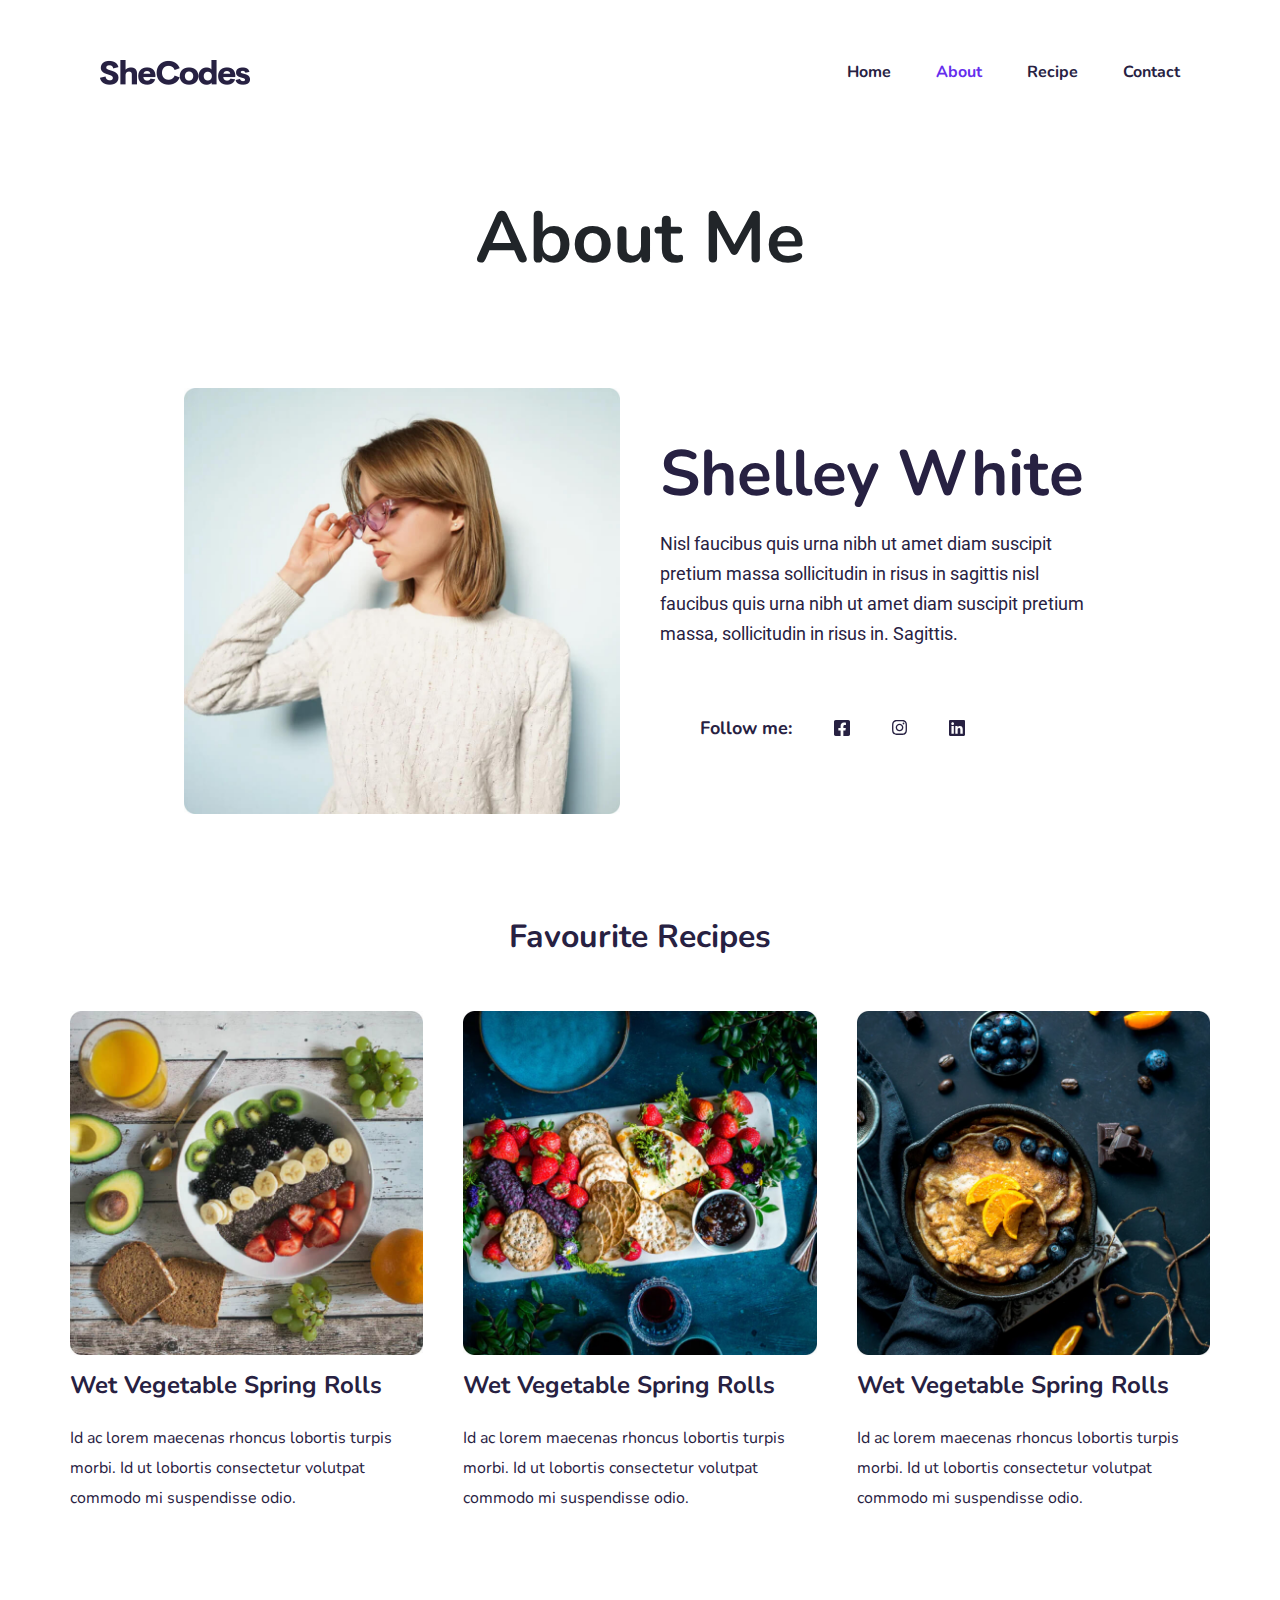
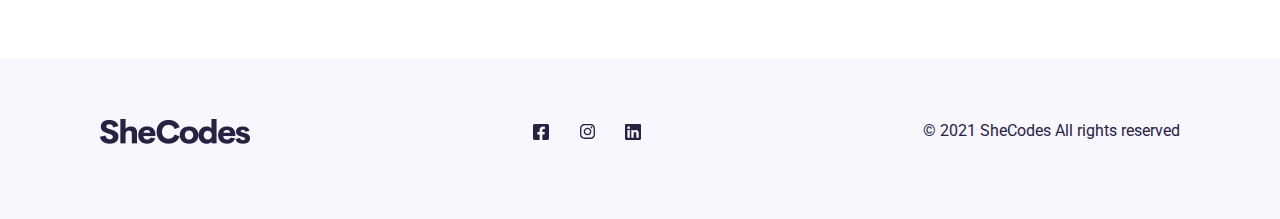
==== about.html @ fef26042 "about.html page added and styled" ====
<!DOCTYPE html>
<html lang="en">
  <head>
    <meta charset="UTF-8" />
    <meta http-equiv="X-UA-Compatible" content="IE=edge" />
    <meta name="viewport" content="width=device-width, initial-scale=1.0" />

    <!-- bootstrap -->
    <link
      rel="stylesheet"
      href="https://cdn.jsdelivr.net/npm/bootstrap@4.0.0/dist/css/bootstrap.min.css"
      integrity="sha384-Gn5384xqQ1aoWXA+058RXPxPg6fy4IWvTNh0E263XmFcJlSAwiGgFAW/dAiS6JXm"
      crossorigin="anonymous"
    />

    <!-- google fonts -->
    <link rel="preconnect" href="https://fonts.googleapis.com" />
    <link rel="preconnect" href="https://fonts.gstatic.com" crossorigin />
    <link
      href="https://fonts.googleapis.com/css2?family=Nunito:wght@400;700;800&family=Roboto&display=swap"
      rel="stylesheet"
    />

    <!-- css file -->
    <link rel="stylesheet" href="styles.css" />

    <title>Document</title>
  </head>
  <body>
    <!-- navigation -->

    <nav class="header-nav">
      <div class="logo-container-nav">
        <a href="/index.html">
          <img src="/images/logo.png" alt="SheCodes" class="logo" />
        </a>
      </div>
      <div class="navigation-container">
        <ul class="navigation-list">
          <li class="navigation-item">
            <a class="navigation-link" href="/index.html">Home</a>
          </li>
          <li class="navigation-item">
            <a class="navigation-link active-link" href="/about.html">About</a>
          </li>
          <li class="navigation-item">
            <a class="navigation-link" href="/recipe.html"
              >Recipe</a
            >
          </li>
          <li class="navigation-item">
            <a class="navigation-link" href="/contact.html">Contact</a>
          </li>
        </ul>
      </div>
    </nav>

<!-- main section -->
    <div class="container">
        <h1 class = "about-me-h1 text-center">About Me</h1>

        <div class = "about-me-container">
            <div class="image-container about-me-subcontainer">
                <img src="/images/avatar-page-2.jpg" alt="Shelley White">
            </div>
            <div class = "about-me-text-container about-me-subcontainer">
                <h2 class = "about-me-h2">Shelley White</h2>
                <p class = "about-me-text">Nisl faucibus quis urna nibh ut amet diam suscipit pretium massa sollicitudin in risus in sagittis nisl faucibus quis urna nibh ut amet  diam suscipit pretium massa, sollicitudin in risus in. Sagittis.</p>
                <ul class = "about-me-social-media-container">
                    <li class = "about-me-social-media-followme">Follow me:</li>
                    <li>
                        <a href="">
                            <img class = "about-me-sm-icon" src="/images/facebook.svg" alt="facebook">
                        </a>
                    </li>
                    <li>
                        <a href="">
                            <img class = "about-me-sm-icon" src="/images/instagram.svg" alt="instagram">
                        </a>
                    </li>
                    <li>
                        <a href="">
                            <img class = "about-me-sm-icon" src="/images/linked.svg" alt="linkedin">
                        </a>
                    </li>
                </ul>
            </div>
        </div>

        <section class = "favourite-recipe-section">
            <h2 class = "favourite-recipes-h2 text-center">Favourite Recipes</h2>
            <div class = "about-me-recipe-cards-container">
            <div class="about-me-recipe-card">
                <img src="/images/card-1-page-2.jpg" alt="Wet Vegetable Spring Rolls">
                <h4>Wet Vegetable Spring Rolls</h4>
                <p>Id ac lorem maecenas rhoncus lobortis turpis morbi. Id ut lobortis consectetur volutpat commodo mi suspendisse odio.</p>
            </div>
            <div class="about-me-recipe-card">
                <img src="/images/card-2-page-2.jpg" alt="Wet Vegetable Spring Rolls">
                <h4>Wet Vegetable Spring Rolls</h4>
                <p>Id ac lorem maecenas rhoncus lobortis turpis morbi. Id ut lobortis consectetur volutpat commodo mi suspendisse odio.</p>
            </div>
            <div class="about-me-recipe-card">
                <img src="/images/card-3-page-2.jpg" alt="Wet Vegetable Spring Rolls">
                <h4>Wet Vegetable Spring Rolls</h4>
                <p>Id ac lorem maecenas rhoncus lobortis turpis morbi. Id ut lobortis consectetur volutpat commodo mi suspendisse odio.</p>
            </div>
            </div>
        </section>
    </div>

     <!-- footer -->
      <footer class = "footer">
          <div class="logo-container">
            <a href="/index.html">
              <img src="/images/logo.png" alt="SheCodes" class = "logo">
            </a>
           
          </div>
          <div class="sm-container">
            <div class="row text-center">
              <div class="col">
                <a href="">
                  <img src="/images/facebook.svg" alt="facebook" class = "sm-icon">
                </a>
              </div>
              <div class="col">
                 <a href="">
                  <img src="/images/instagram.svg" alt="instagram" class = "sm-icon">
                </a>
              </div>
              <div class="col">
                 <a href="">
                  <img src="/images/linked.svg" alt="linkedin" class = "sm-icon">
                </a>
              </div>
              </div>
          </div>
          <div class="copyright-container">
           <p class = "copyright">© 2021 SheCodes All rights reserved</p>
          </div>
        </div>
      </footer>
    
    <!-- bootstrap js -->
    <script
      src="https://code.jquery.com/jquery-3.2.1.slim.min.js"
      integrity="sha384-KJ3o2DKtIkvYIK3UENzmM7KCkRr/rE9/Qpg6aAZGJwFDMVNA/GpGFF93hXpG5KkN"
      crossorigin="anonymous"
    ></script>
    <script
      src="https://cdn.jsdelivr.net/npm/popper.js@1.12.9/dist/umd/popper.min.js"
      integrity="sha384-ApNbgh9B+Y1QKtv3Rn7W3mgPxhU9K/ScQsAP7hUibX39j7fakFPskvXusvfa0b4Q"
      crossorigin="anonymous"
    ></script>
    <script
      src="https://cdn.jsdelivr.net/npm/bootstrap@4.0.0/dist/js/bootstrap.min.js"
      integrity="sha384-JZR6Spejh4U02d8jOt6vLEHfe/JQGiRRSQQxSfFWpi1MquVdAyjUar5+76PVCmYl"
      crossorigin="anonymous"
    ></script>
  </body>
</html>
---- styles.css ----
/* font-family: 'Nunito', sans-serif;
font-family: 'Roboto', sans-serif; */

body {
  margin: auto;
}

/* navigation */

.header-nav {
  padding: 60px 100px;
  display: flex;
  justify-content: space-between;
}

.navigation-list {
  display: flex;
  justify-content: space-between;
  list-style: none;
}

.logo {
  width: 150px;
}

.navigation-link {
  color: #272142;
  font-size: 16px;
  font-family: "Nunito", sans-serif;
  font-weight: bold;
  margin-top: 38px;
  margin-left: 45px;
}

.navigation-link:hover {
  text-decoration: none;
  color: #272142;
}

.active-link {
  color: #662eed;
}

/* hero */
.hero {
  height: 265px;
  background-image: url("images/hero.jpg");
  background-color: #808080;
  background-position: center;
  background-size: cover;
  text-align: center;
  padding: 48px;
}

h1 {
  font-family: "Nunito", sans-serif;
  font-size: 72px;
  font-weight: bold;
  line-height: 1.36;
}

img {
  max-width: 100%;
}

.hero-h1 {
  color: #ffffff;
}

.recipe-collection-h1 {
  color: #272142;
}

h2 {
  font-family: "Nunito", sans-serif;
  font-weight: bold;
  line-height: 1.46;
}

.hero-h2 {
  color: #ffffff;
  font-size: 24px;
}

ul {
  list-style: none;
}

/* main section */

.container {
  margin: auto;
  padding: 30px 0;
}

.recipe-card-image {
  max-width: 100%;
  border-radius: 12px;
}

.recipe-row {
  margin-bottom: 50px;
  display: flex;
  justify-content: space-evenly;
}

.recipe-clmn-2 {
  margin-left: 40px;
}

h3 {
  color: #272142;
  font-family: "Nunito", sans-serif;
  font-weight: bold;
  margin-top: 20px;
}

.index-recipe-card-h3 {
  font-size: 28px;
}
/* footer */

footer {
  display: flex;
  justify-content: space-between;
  background-color: #f9f7fe;
  padding: 60px 100px;
}

.sm-icon {
  width: 16px;
  color: #272142;
}

.copyright {
  font-family: "Roboto", sans-serif;
  color: #272142;
  font-size: 16px;
  font-weight: 400;
  text-align: end;
}

/* about */

.about-me-container {
  margin: 100px auto;
  width: 80%;
  display: flex;
}

.about-me-h1 {
  font-size: 72px;
}

.about-me-subcontainer {
  width: 50%;
}

.about-me-text-container {
  margin-left: 40px;
}

.about-me-h2 {
  font-size: 64px;
  font-family: "Nunito", sans-serif;
  font-weight: bold;
  color: #272142;
  padding-top: 40px;
}

.about-me-text {
  font-size: 18px;
  line-height: 1.66;
  color: #272142;
  padding-bottom: 50px;
}

.about-me-social-media-container {
  display: flex;
  width: 70%;
  justify-content: space-between;
}

.about-me-social-media-followme {
  font-weight: bold;
  font-size: 18px;
  color: #272142;
  font-family: "Nunito", sans-serif;
}

.about-me-sm-icon {
  width: 16px;
  color: #272142;
}

.about-me-recipe-cards-container {
  display: flex;
  justify-content: space-evenly;
  margin-bottom: 100px;
}

.about-me-recipe-cards-container div:not(:first-child) {
  margin-left: 40px;
}

.favourite-recipes-h2 {
  font-size: 36;
  font-weight: bold;
  color: #272142;
  font-family: "Nunito", sans-serif;
  margin-bottom: 50px;
}

.about-me-recipe-card h4 {
  font-size: 24px;
  font-weight: bold;
  line-height: 2.5;
  color: #272142;
  font-family: "Nunito", sans-serif;
}

.about-me-recipe-card p {
  font-size: 16px;
  line-height: 1.88;
  color: #272142;
  font-family: "Nunito", sans-serif;
}

/* recipe collection page */

.recipe-collection-h1 {
  padding-bottom: 100px;
}
.recipe-card-name {
  font-size: 36px;
  text-align: left;
}

.recipe-collection-card-image {
  max-width: 100%;
}

.recipe-card-name {
  font-size: 36px;
  padding: 30px;
}

.recipe-subheading {
  font-family: "Nunito", sans-serif;
  color: #272142;
  font-weight: bold;
  font-size: 24;
  text-align: left;
  padding: 20px 0;
}

.recipe-container {
  display: flex;
  margin-bottom: 80px;
}

.recipe-subcontainer {
  max-width: 50%;
}

.recipe-step-h5 {
  padding: 30px 0 20px 0;
  color: #f65282;
  font-family: "Nunito", sans-serif;
  font-weight: 700;
  font-size: 18px;
}

.recipe-container p,
.recipe-container li {
  text-align: start;
  color: #272142;
  font-size: 18px;
  line-height: 1.66;
}

hr {
  border-top: dashed 2px #67d5d2;
}

/* mobile */

@media only screen and (max-width: 767px) {
  .header-nav {
    padding: 20px;
    display: block;
  }

  .logo {
    display: block;
    width: 150px;
    margin: 20px auto;
  }

  ul {
    padding: 0px;
  }

  .navigation-link {
    margin-left: 20px;
  }

  hero {
    padding: 24px;
  }
  h1 {
    font-size: 42px;
    line-height: 1.1;
  }

  h2 {
    font-size: 16px;
  }

  h3 {
    font-size: 16px;
  }

  .recipe-row {
    margin-bottom: 0px;
    display: block;
  }

  .recipe-clmn {
    padding: 15px;
  }

  .recipe-clmn-2 {
    margin-left: 0px;
    padding: 15px;
  }

  footer {
    background-color: #f9f7fe;
    padding: 20px;
    display: block;
  }

  footer .logo {
    display: none;
  }

  .copyright-container {
    margin: 20px;
  }

  .copyright {
    text-align: center;
  }

  .recipe-collection-h1 {
    padding-bottom: 50px;
  }

  .recipe-container {
    display: block;
  }

  .recipe-subcontainer {
    max-width: 100%;
  }

  .recipe-card-name {
    font-size: 30px;
    padding: 20px;
  }
}
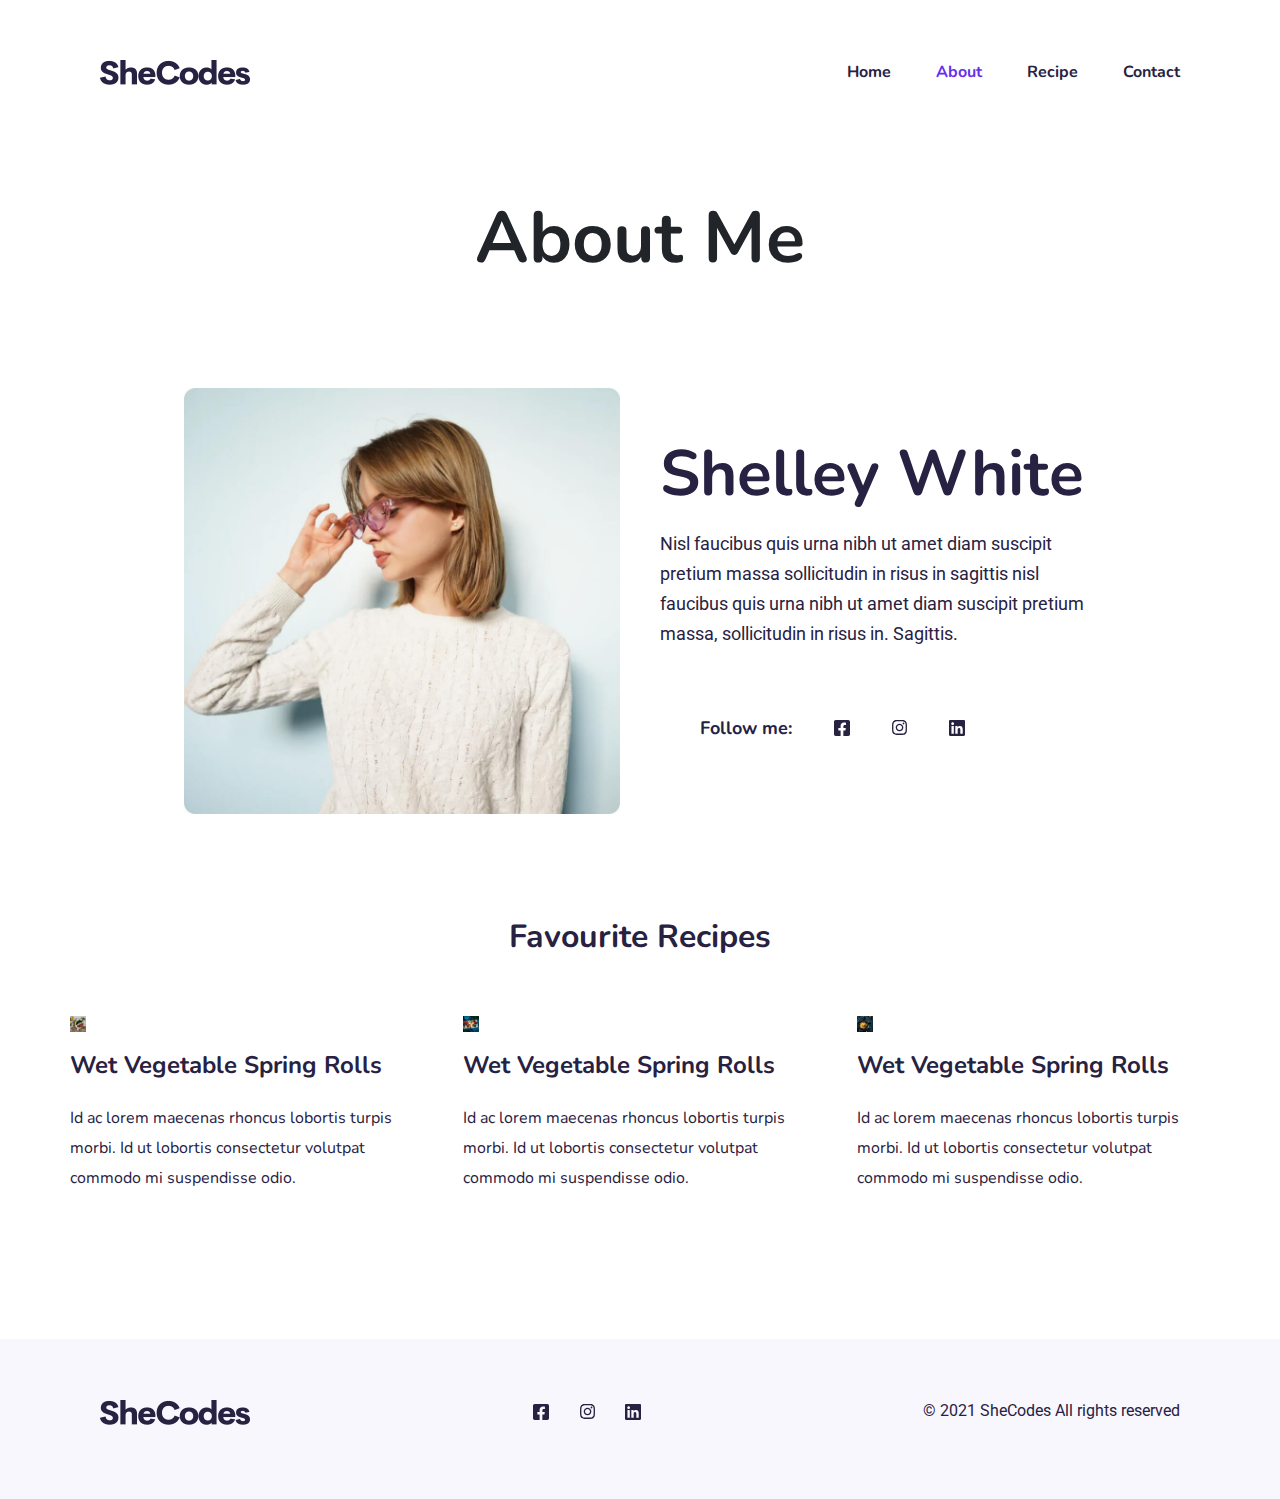
==== commit 9c2cea59: "css variables introduced" ====
--- a/about.html
+++ b/about.html
@@ -91,17 +91,17 @@
             <h2 class = "favourite-recipes-h2 text-center">Favourite Recipes</h2>
             <div class = "about-me-recipe-cards-container">
             <div class="about-me-recipe-card">
-                <img src="/images/card-1-page-2.jpg" alt="Wet Vegetable Spring Rolls">
+                <img class = "icon" src="/images/card-1-page-2.jpg" alt="Wet Vegetable Spring Rolls">
                 <h4>Wet Vegetable Spring Rolls</h4>
                 <p>Id ac lorem maecenas rhoncus lobortis turpis morbi. Id ut lobortis consectetur volutpat commodo mi suspendisse odio.</p>
             </div>
             <div class="about-me-recipe-card">
-                <img src="/images/card-2-page-2.jpg" alt="Wet Vegetable Spring Rolls">
+                <img class = "icon" src="/images/card-2-page-2.jpg" alt="Wet Vegetable Spring Rolls">
                 <h4>Wet Vegetable Spring Rolls</h4>
                 <p>Id ac lorem maecenas rhoncus lobortis turpis morbi. Id ut lobortis consectetur volutpat commodo mi suspendisse odio.</p>
             </div>
             <div class="about-me-recipe-card">
-                <img src="/images/card-3-page-2.jpg" alt="Wet Vegetable Spring Rolls">
+                <img class = "icon" src="/images/card-3-page-2.jpg" alt="Wet Vegetable Spring Rolls">
                 <h4>Wet Vegetable Spring Rolls</h4>
                 <p>Id ac lorem maecenas rhoncus lobortis turpis morbi. Id ut lobortis consectetur volutpat commodo mi suspendisse odio.</p>
             </div>
@@ -121,17 +121,17 @@
             <div class="row text-center">
               <div class="col">
                 <a href="">
-                  <img src="/images/facebook.svg" alt="facebook" class = "sm-icon">
+                  <img src="/images/facebook.svg" alt="facebook" class = "icon">
                 </a>
               </div>
               <div class="col">
                  <a href="">
-                  <img src="/images/instagram.svg" alt="instagram" class = "sm-icon">
+                  <img src="/images/instagram.svg" alt="instagram" class = "icon">
                 </a>
               </div>
               <div class="col">
                  <a href="">
-                  <img src="/images/linked.svg" alt="linkedin" class = "sm-icon">
+                  <img src="/images/linked.svg" alt="linkedin" class = "icon">
                 </a>
               </div>
               </div>
--- a/styles.css
+++ b/styles.css
@@ -1,5 +1,16 @@
 /* font-family: 'Nunito', sans-serif;
 font-family: 'Roboto', sans-serif; */
+:root {
+  --main-font-family: "Nunito", sans-serif;
+  --second-font-family: "Roboto", sans-serif;
+  --main-font-color: #272142;
+  --hero-index-text-color: #ffffff;
+  --footer-background-color: #f9f7fe;
+  --contacts-color: #662eed;
+  --recipe-steps-color: #f65282;
+  --recipe-line-color: #67d5d2;
+  --main-border-radius: ;
+}
 
 body {
   margin: auto;
@@ -57,6 +68,7 @@
   font-size: 72px;
   font-weight: bold;
   line-height: 1.36;
+  text-align: center;
 }
 
 img {
@@ -127,7 +139,7 @@
   padding: 60px 100px;
 }
 
-.sm-icon {
+.icon {
   width: 16px;
   color: #272142;
 }
@@ -287,7 +299,7 @@
 
 @media only screen and (max-width: 767px) {
   .header-nav {
-    padding: 20px;
+    padding: 50px;
     display: block;
   }
 
@@ -313,11 +325,11 @@
     line-height: 1.1;
   }
 
-  h2 {
+  .hero-h2 {
     font-size: 16px;
   }
 
-  h3 {
+  .ndex-recipe-card-h3 {
     font-size: 16px;
   }
 
@@ -345,6 +357,52 @@
     display: none;
   }
 
+  /* about */
+
+  .about-me-container {
+    display: block;
+  }
+
+  .about-me-subcontainer {
+    width: 100%;
+    margin: 0 auto;
+  }
+
+  .about-me-subcontainer p {
+    text-align: justify;
+  }
+
+  .about-me-social-media-container {
+    margin: 0 auto;
+  }
+
+  .favourite-recipes-h2 {
+    margin-bottom: 30px;
+  }
+
+  .about-me-recipe-cards-container {
+    display: block;
+  }
+
+  .about-me-recipe-card {
+    width: 100%;
+    margin: 40px auto;
+  }
+
+  .about-me-recipe-cards-container div:not(:first-child) {
+    margin-left: 0;
+  }
+
+  .about-me-recipe-card h4 {
+    text-align: center;
+    line-height: 2;
+  }
+
+  .about-me-recipe-card p {
+    line-height: 1.5;
+    text-align: justify;
+  }
+
   .copyright-container {
     margin: 20px;
   }
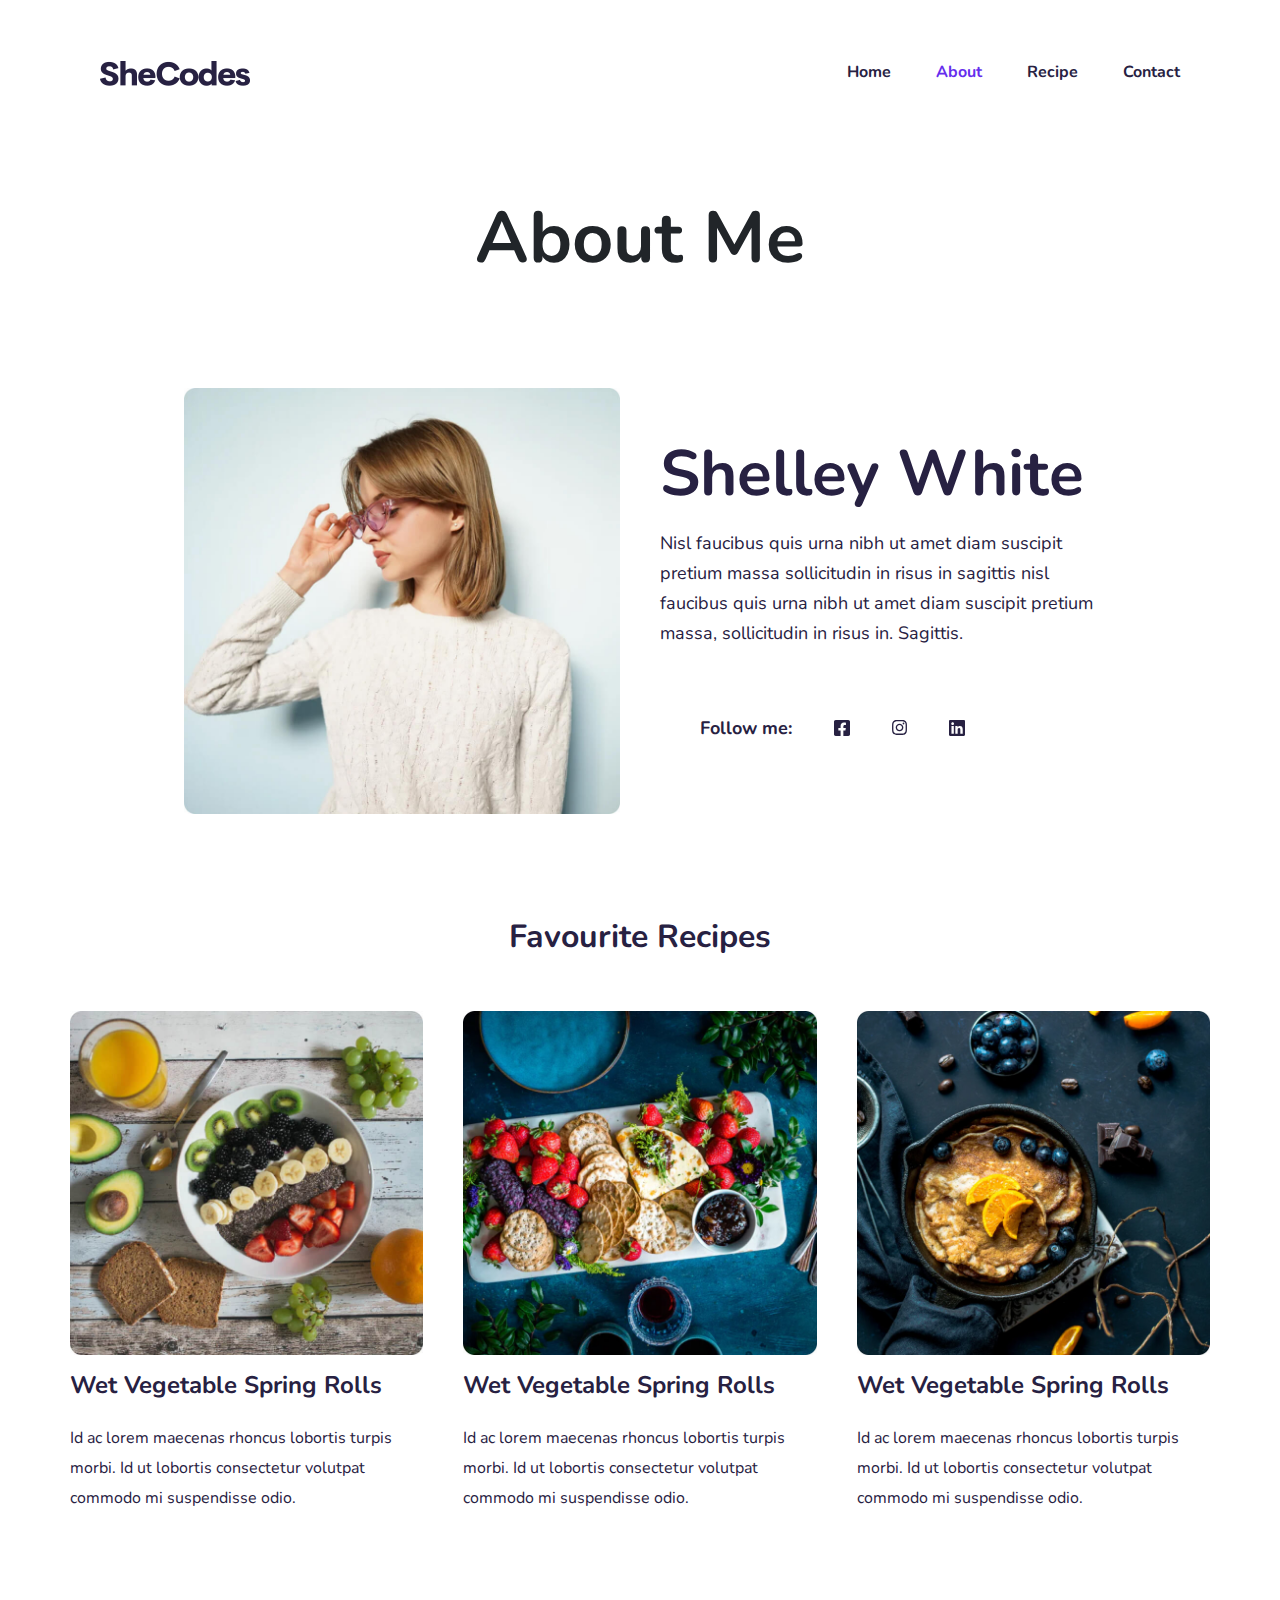
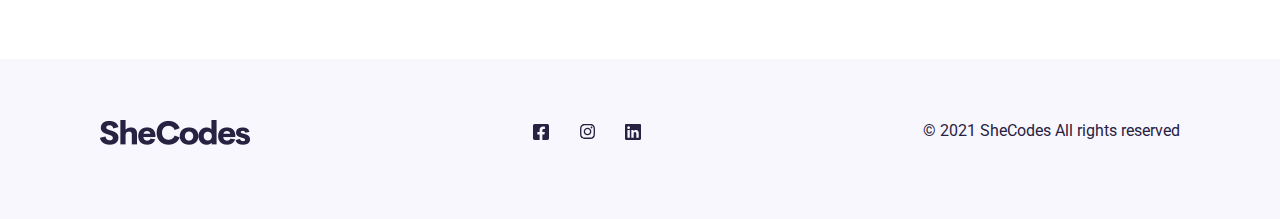
==== commit f46e0ebc: "contact page responsiveness added" ====
--- a/about.html
+++ b/about.html
@@ -70,17 +70,17 @@
                     <li class = "about-me-social-media-followme">Follow me:</li>
                     <li>
                         <a href="">
-                            <img class = "about-me-sm-icon" src="/images/facebook.svg" alt="facebook">
+                            <img class = "icon" src="/images/facebook.svg" alt="facebook">
                         </a>
                     </li>
                     <li>
                         <a href="">
-                            <img class = "about-me-sm-icon" src="/images/instagram.svg" alt="instagram">
+                            <img class = "icon" src="/images/instagram.svg" alt="instagram">
                         </a>
                     </li>
                     <li>
                         <a href="">
-                            <img class = "about-me-sm-icon" src="/images/linked.svg" alt="linkedin">
+                            <img class = "icon" src="/images/linked.svg" alt="linkedin">
                         </a>
                     </li>
                 </ul>
@@ -91,17 +91,17 @@
             <h2 class = "favourite-recipes-h2 text-center">Favourite Recipes</h2>
             <div class = "about-me-recipe-cards-container">
             <div class="about-me-recipe-card">
-                <img class = "icon" src="/images/card-1-page-2.jpg" alt="Wet Vegetable Spring Rolls">
+                <img src="/images/card-1-page-2.jpg" alt="Wet Vegetable Spring Rolls">
                 <h4>Wet Vegetable Spring Rolls</h4>
                 <p>Id ac lorem maecenas rhoncus lobortis turpis morbi. Id ut lobortis consectetur volutpat commodo mi suspendisse odio.</p>
             </div>
             <div class="about-me-recipe-card">
-                <img class = "icon" src="/images/card-2-page-2.jpg" alt="Wet Vegetable Spring Rolls">
+                <img  src="/images/card-2-page-2.jpg" alt="Wet Vegetable Spring Rolls">
                 <h4>Wet Vegetable Spring Rolls</h4>
                 <p>Id ac lorem maecenas rhoncus lobortis turpis morbi. Id ut lobortis consectetur volutpat commodo mi suspendisse odio.</p>
             </div>
             <div class="about-me-recipe-card">
-                <img class = "icon" src="/images/card-3-page-2.jpg" alt="Wet Vegetable Spring Rolls">
+                <img  src="/images/card-3-page-2.jpg" alt="Wet Vegetable Spring Rolls">
                 <h4>Wet Vegetable Spring Rolls</h4>
                 <p>Id ac lorem maecenas rhoncus lobortis turpis morbi. Id ut lobortis consectetur volutpat commodo mi suspendisse odio.</p>
             </div>
--- a/styles.css
+++ b/styles.css
@@ -9,11 +9,11 @@
   --contacts-color: #662eed;
   --recipe-steps-color: #f65282;
   --recipe-line-color: #67d5d2;
-  --main-border-radius: ;
 }
 
 body {
   margin: auto;
+  font-family: var(--main-font-family);
 }
 
 /* navigation */
@@ -295,6 +295,45 @@
   border-top: dashed 2px #67d5d2;
 }
 
+/* about */
+
+.contact-container {
+  display: flex;
+  margin: 100px auto;
+}
+
+.contact-subcontainer {
+  width: 50%;
+}
+
+.contacts {
+  padding-left: 60px;
+}
+
+.contact-card {
+  margin-top: 50px;
+}
+
+.contacts h5 {
+  text-transform: uppercase;
+  color: var(--contacts-color);
+  font-weight: bold;
+  font-size: 18px;
+  font-family: var(--main-font-family);
+}
+
+.contact-line {
+  display: flex;
+}
+
+.contact-line a {
+  font-size: 16px;
+  font-family: var(--main-font-family);
+  color: var(--main-font-color);
+  text-decoration: none;
+  margin-left: 10px;
+}
+
 /* mobile */
 
 @media only screen and (max-width: 767px) {
@@ -427,4 +466,19 @@
     font-size: 30px;
     padding: 20px;
   }
-}
+
+  /* about */
+
+  .contact-container {
+    display: block;
+    margin: 50px auto;
+  }
+
+  .contact-subcontainer {
+    width: 100%;
+  }
+
+  .contacts {
+    padding-left: 0px;
+  }
+}
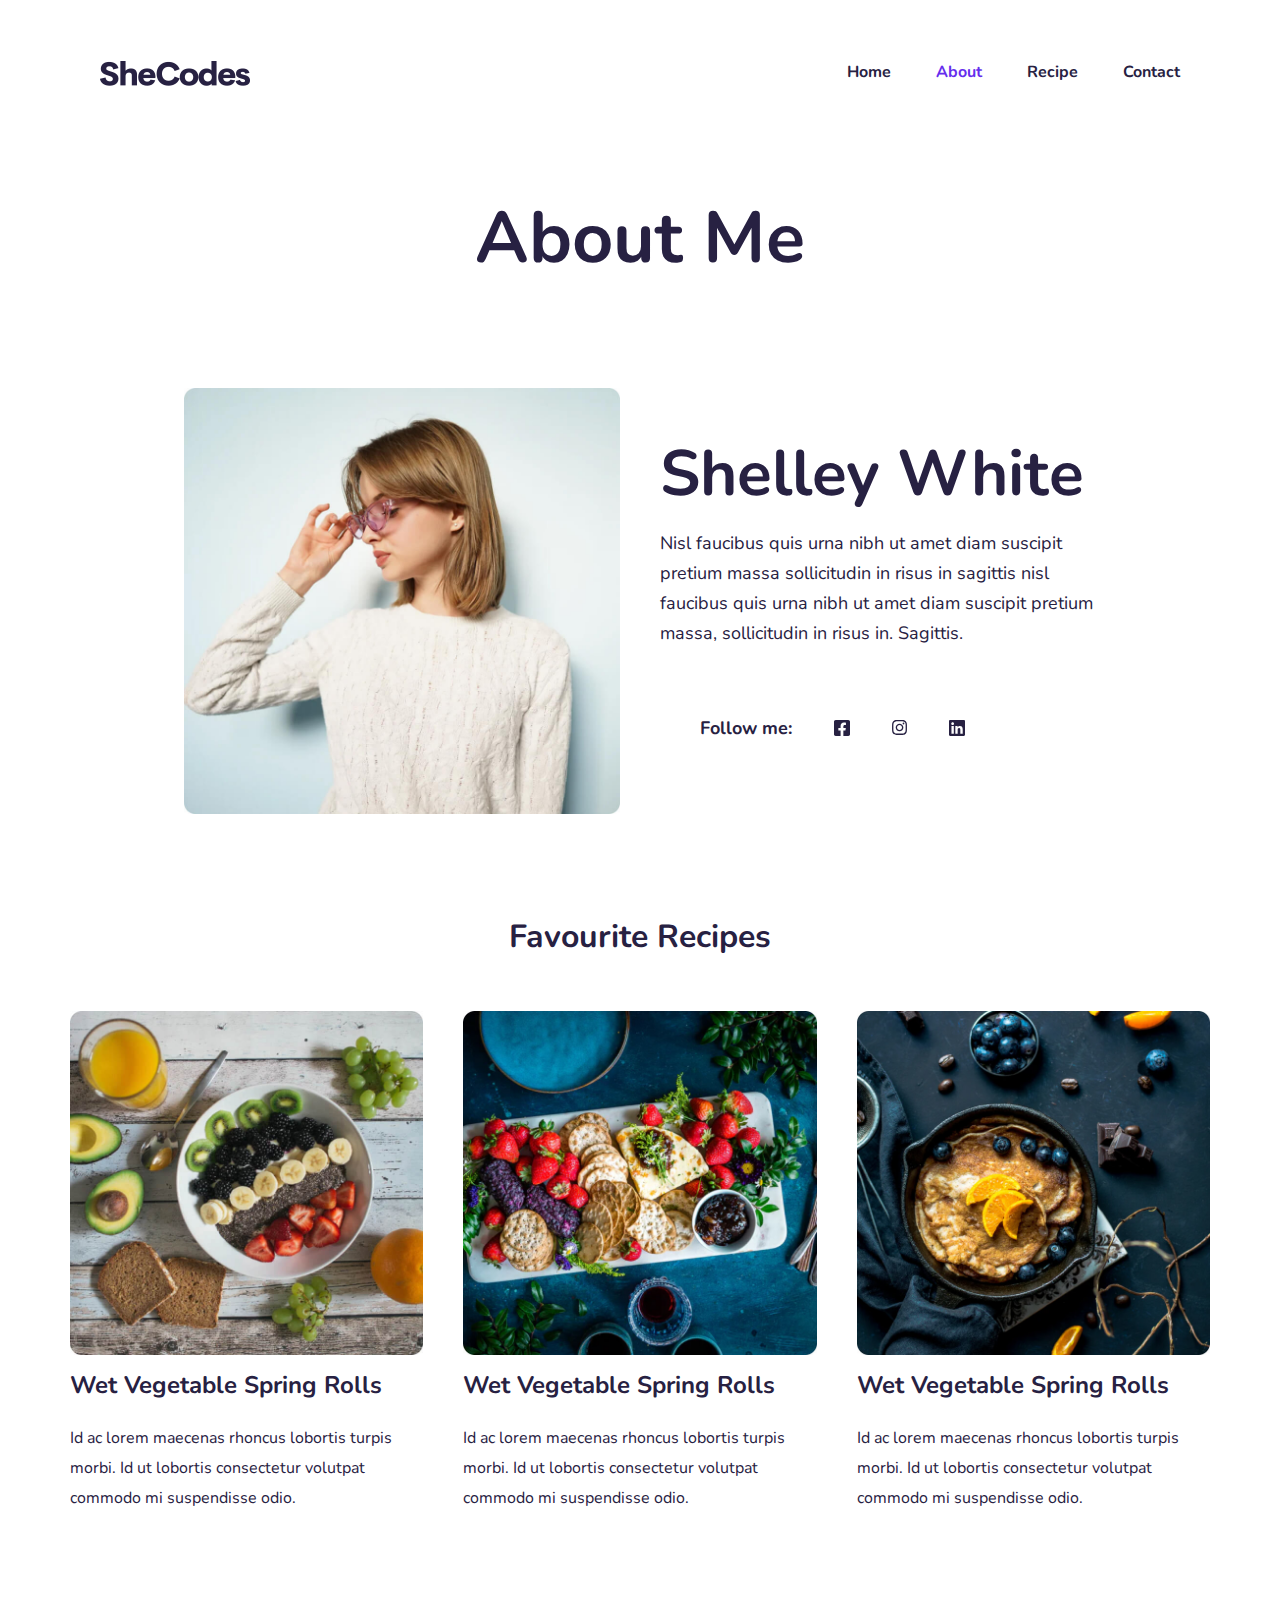
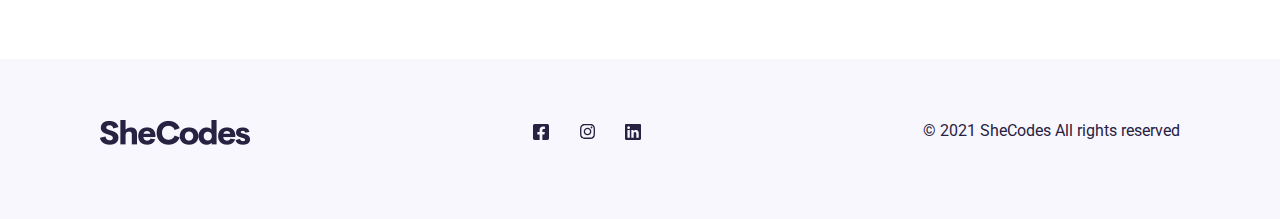
==== commit 94f5ae95: "social links added to footer" ====
--- a/about.html
+++ b/about.html
@@ -69,17 +69,17 @@
                 <ul class = "about-me-social-media-container">
                     <li class = "about-me-social-media-followme">Follow me:</li>
                     <li>
-                        <a href="">
+                        <a href="" target="_blank">
                             <img class = "icon" src="/images/facebook.svg" alt="facebook">
                         </a>
                     </li>
                     <li>
-                        <a href="">
+                        <a href="https://www.instagram.com/shecodes.io/" target="_blank">
                             <img class = "icon" src="/images/instagram.svg" alt="instagram">
                         </a>
                     </li>
                     <li>
-                        <a href="">
+                        <a href="" target="_blank">
                             <img class = "icon" src="/images/linked.svg" alt="linkedin">
                         </a>
                     </li>
@@ -120,17 +120,17 @@
           <div class="sm-container">
             <div class="row text-center">
               <div class="col">
-                <a href="">
+                <a href="https://www.facebook.com/shecodesio/" target = "_blank">
                   <img src="/images/facebook.svg" alt="facebook" class = "icon">
                 </a>
               </div>
               <div class="col">
-                 <a href="">
+                 <a href="https://www.instagram.com/shecodes.io/" target = "_blank">
                   <img src="/images/instagram.svg" alt="instagram" class = "icon">
                 </a>
               </div>
               <div class="col">
-                 <a href="">
+                 <a href="https://www.linkedin.com/company/shecodesio" target = "_blank">
                   <img src="/images/linked.svg" alt="linkedin" class = "icon">
                 </a>
               </div>
--- a/styles.css
+++ b/styles.css
@@ -14,6 +14,7 @@
 body {
   margin: auto;
   font-family: var(--main-font-family);
+  color: var(--main-font-color);
 }
 
 /* navigation */
@@ -35,9 +36,8 @@
 }
 
 .navigation-link {
-  color: #272142;
+  color: var(--main-font-color);
   font-size: 16px;
-  font-family: "Nunito", sans-serif;
   font-weight: bold;
   margin-top: 38px;
   margin-left: 45px;
@@ -45,11 +45,11 @@
 
 .navigation-link:hover {
   text-decoration: none;
-  color: #272142;
+  color: var(--main-font-color);
 }
 
 .active-link {
-  color: #662eed;
+  color: var(--contacts-color);
 }
 
 /* hero */
@@ -64,7 +64,6 @@
 }
 
 h1 {
-  font-family: "Nunito", sans-serif;
   font-size: 72px;
   font-weight: bold;
   line-height: 1.36;
@@ -76,11 +75,7 @@
 }
 
 .hero-h1 {
-  color: #ffffff;
-}
-
-.recipe-collection-h1 {
-  color: #272142;
+  color: var(--hero-index-text-color);
 }
 
 h2 {
@@ -90,7 +85,7 @@
 }
 
 .hero-h2 {
-  color: #ffffff;
+  color: var(--hero-index-text-color);
   font-size: 24px;
 }
 
@@ -121,8 +116,6 @@
 }
 
 h3 {
-  color: #272142;
-  font-family: "Nunito", sans-serif;
   font-weight: bold;
   margin-top: 20px;
 }
@@ -135,18 +128,17 @@
 footer {
   display: flex;
   justify-content: space-between;
-  background-color: #f9f7fe;
+  background-color: var(--footer-background-color);
   padding: 60px 100px;
 }
 
 .icon {
   width: 16px;
-  color: #272142;
+  color: var(--main-font-color);
 }
 
 .copyright {
-  font-family: "Roboto", sans-serif;
-  color: #272142;
+  font-family: var(--second-font-family);
   font-size: 16px;
   font-weight: 400;
   text-align: end;
@@ -160,10 +152,6 @@
   display: flex;
 }
 
-.about-me-h1 {
-  font-size: 72px;
-}
-
 .about-me-subcontainer {
   width: 50%;
 }
@@ -174,16 +162,13 @@
 
 .about-me-h2 {
   font-size: 64px;
-  font-family: "Nunito", sans-serif;
-  font-weight: bold;
-  color: #272142;
+  font-weight: bold;
   padding-top: 40px;
 }
 
 .about-me-text {
   font-size: 18px;
   line-height: 1.66;
-  color: #272142;
   padding-bottom: 50px;
 }
 
@@ -196,13 +181,6 @@
 .about-me-social-media-followme {
   font-weight: bold;
   font-size: 18px;
-  color: #272142;
-  font-family: "Nunito", sans-serif;
-}
-
-.about-me-sm-icon {
-  width: 16px;
-  color: #272142;
 }
 
 .about-me-recipe-cards-container {
@@ -218,8 +196,6 @@
 .favourite-recipes-h2 {
   font-size: 36;
   font-weight: bold;
-  color: #272142;
-  font-family: "Nunito", sans-serif;
   margin-bottom: 50px;
 }
 
@@ -227,15 +203,11 @@
   font-size: 24px;
   font-weight: bold;
   line-height: 2.5;
-  color: #272142;
-  font-family: "Nunito", sans-serif;
 }
 
 .about-me-recipe-card p {
   font-size: 16px;
   line-height: 1.88;
-  color: #272142;
-  font-family: "Nunito", sans-serif;
 }
 
 /* recipe collection page */
@@ -258,8 +230,6 @@
 }
 
 .recipe-subheading {
-  font-family: "Nunito", sans-serif;
-  color: #272142;
   font-weight: bold;
   font-size: 24;
   text-align: left;
@@ -277,8 +247,7 @@
 
 .recipe-step-h5 {
   padding: 30px 0 20px 0;
-  color: #f65282;
-  font-family: "Nunito", sans-serif;
+  color: var(--recipe-line-color);
   font-weight: 700;
   font-size: 18px;
 }
@@ -286,13 +255,12 @@
 .recipe-container p,
 .recipe-container li {
   text-align: start;
-  color: #272142;
   font-size: 18px;
   line-height: 1.66;
 }
 
 hr {
-  border-top: dashed 2px #67d5d2;
+  border-top: dashed 2px var(--recipe-line-color);
 }
 
 /* about */
@@ -316,10 +284,8 @@
 
 .contacts h5 {
   text-transform: uppercase;
-  color: var(--contacts-color);
   font-weight: bold;
   font-size: 18px;
-  font-family: var(--main-font-family);
 }
 
 .contact-line {
@@ -328,8 +294,6 @@
 
 .contact-line a {
   font-size: 16px;
-  font-family: var(--main-font-family);
-  color: var(--main-font-color);
   text-decoration: none;
   margin-left: 10px;
 }
@@ -387,7 +351,6 @@
   }
 
   footer {
-    background-color: #f9f7fe;
     padding: 20px;
     display: block;
   }
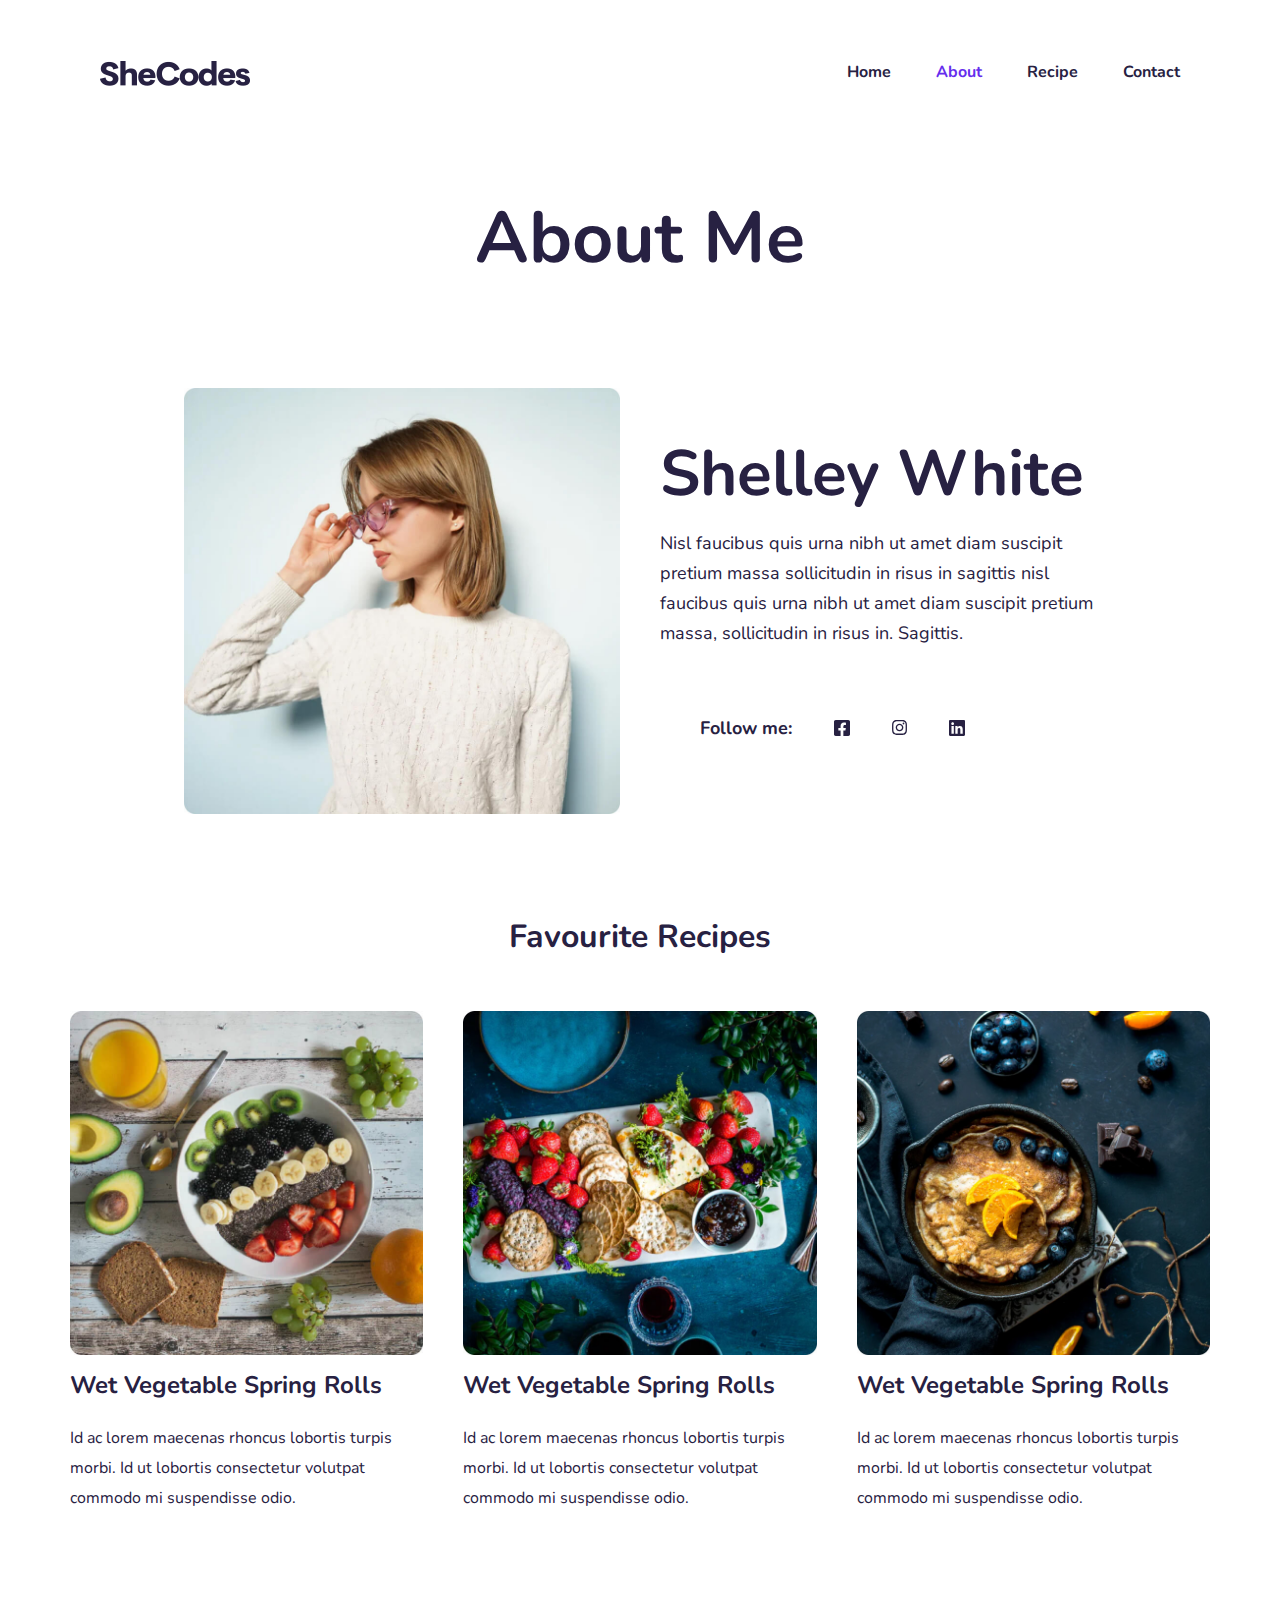
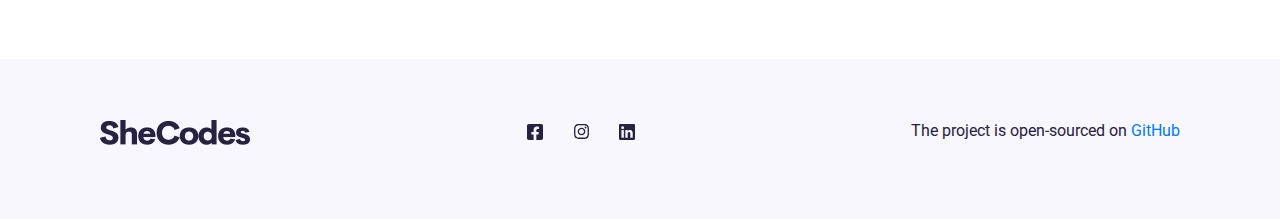
==== commit 187567e1: "GitHub link added to footer of all pages" ====
--- a/about.html
+++ b/about.html
@@ -24,32 +24,34 @@
     <!-- css file -->
     <link rel="stylesheet" href="styles.css" />
 
-    <title>Document</title>
+     <title>Recipe Collection by Shelley White - About Author</title>
+    <link rel="icon" type="image/png" sizes="32x32" href="/images/favicon.svg">
+    <meta name="description" content="Shelley White: best omelettes, steaks, spring rolls, granolas, salads and healthy cocktails for your healthy and yummy life!">
   </head>
   <body>
     <!-- navigation -->
 
     <nav class="header-nav">
       <div class="logo-container-nav">
-        <a href="/index.html">
+        <a href="www.shecodes.io" title="SheCodes Official Site">
           <img src="/images/logo.png" alt="SheCodes" class="logo" />
         </a>
       </div>
       <div class="navigation-container">
         <ul class="navigation-list">
           <li class="navigation-item">
-            <a class="navigation-link" href="/index.html">Home</a>
+            <a class="navigation-link" href="/index.html" title="Homepage">Home</a>
           </li>
           <li class="navigation-item">
-            <a class="navigation-link active-link" href="/about.html">About</a>
+            <a class="navigation-link active-link" href="/about.html" title="About Page">About</a>
           </li>
           <li class="navigation-item">
-            <a class="navigation-link" href="/recipe.html"
+            <a class="navigation-link" href="/recipe.html" title="Recipe Collection Page"
               >Recipe</a
             >
           </li>
           <li class="navigation-item">
-            <a class="navigation-link" href="/contact.html">Contact</a>
+            <a class="navigation-link" href="/contact.html" title="Contact Page">Contact</a>
           </li>
         </ul>
       </div>
@@ -69,17 +71,17 @@
                 <ul class = "about-me-social-media-container">
                     <li class = "about-me-social-media-followme">Follow me:</li>
                     <li>
-                        <a href="" target="_blank">
+                        <a href="www.facebook.com" target="_blank" title = "Shelley White Facebook Page">
                             <img class = "icon" src="/images/facebook.svg" alt="facebook">
                         </a>
                     </li>
                     <li>
-                        <a href="https://www.instagram.com/shecodes.io/" target="_blank">
+                        <a href="https://www.instagram.com/" target="_blank" title = "Shelley White Instagram Page">
                             <img class = "icon" src="/images/instagram.svg" alt="instagram">
                         </a>
                     </li>
                     <li>
-                        <a href="" target="_blank">
+                        <a href="www.linkedin.com" target="_blank" title = "Shelley White LinkedIn Page">
                             <img class = "icon" src="/images/linked.svg" alt="linkedin">
                         </a>
                     </li>
@@ -112,7 +114,7 @@
      <!-- footer -->
       <footer class = "footer">
           <div class="logo-container">
-            <a href="/index.html">
+            <a href="www.shecodes.io" title="SheCodes Official Site">
               <img src="/images/logo.png" alt="SheCodes" class = "logo">
             </a>
            
@@ -120,24 +122,24 @@
           <div class="sm-container">
             <div class="row text-center">
               <div class="col">
-                <a href="https://www.facebook.com/shecodesio/" target = "_blank">
+                <a href="https://www.facebook.com/shecodesio/" target = "_blank" title="SheCodes Facebook">
                   <img src="/images/facebook.svg" alt="facebook" class = "icon">
                 </a>
               </div>
               <div class="col">
-                 <a href="https://www.instagram.com/shecodes.io/" target = "_blank">
+                 <a href="https://www.instagram.com/shecodes.io/" target = "_blank" title="SheCodes Instagram Page">
                   <img src="/images/instagram.svg" alt="instagram" class = "icon">
                 </a>
               </div>
               <div class="col">
-                 <a href="https://www.linkedin.com/company/shecodesio" target = "_blank">
+                 <a href="https://www.linkedin.com/company/shecodesio" target = "_blank" title="SheCodes LinkedIn Page">
                   <img src="/images/linked.svg" alt="linkedin" class = "icon">
                 </a>
               </div>
               </div>
           </div>
           <div class="copyright-container">
-           <p class = "copyright">© 2021 SheCodes All rights reserved</p>
+           <p class = "copyright">The project is open-sourced on <a href="https://github.com/tsyganek/responsive_project-week4.git" target = "_blank" title = "Project github page">GitHub</a></p></p>
           </div>
         </div>
       </footer>
--- a/styles.css
+++ b/styles.css
@@ -355,8 +355,13 @@
     display: block;
   }
 
-  footer .logo {
+  nav .logo {
     display: none;
+  }
+
+  .sm-container {
+    max-width: 30%;
+    margin: 30px auto;
   }
 
   /* about */
